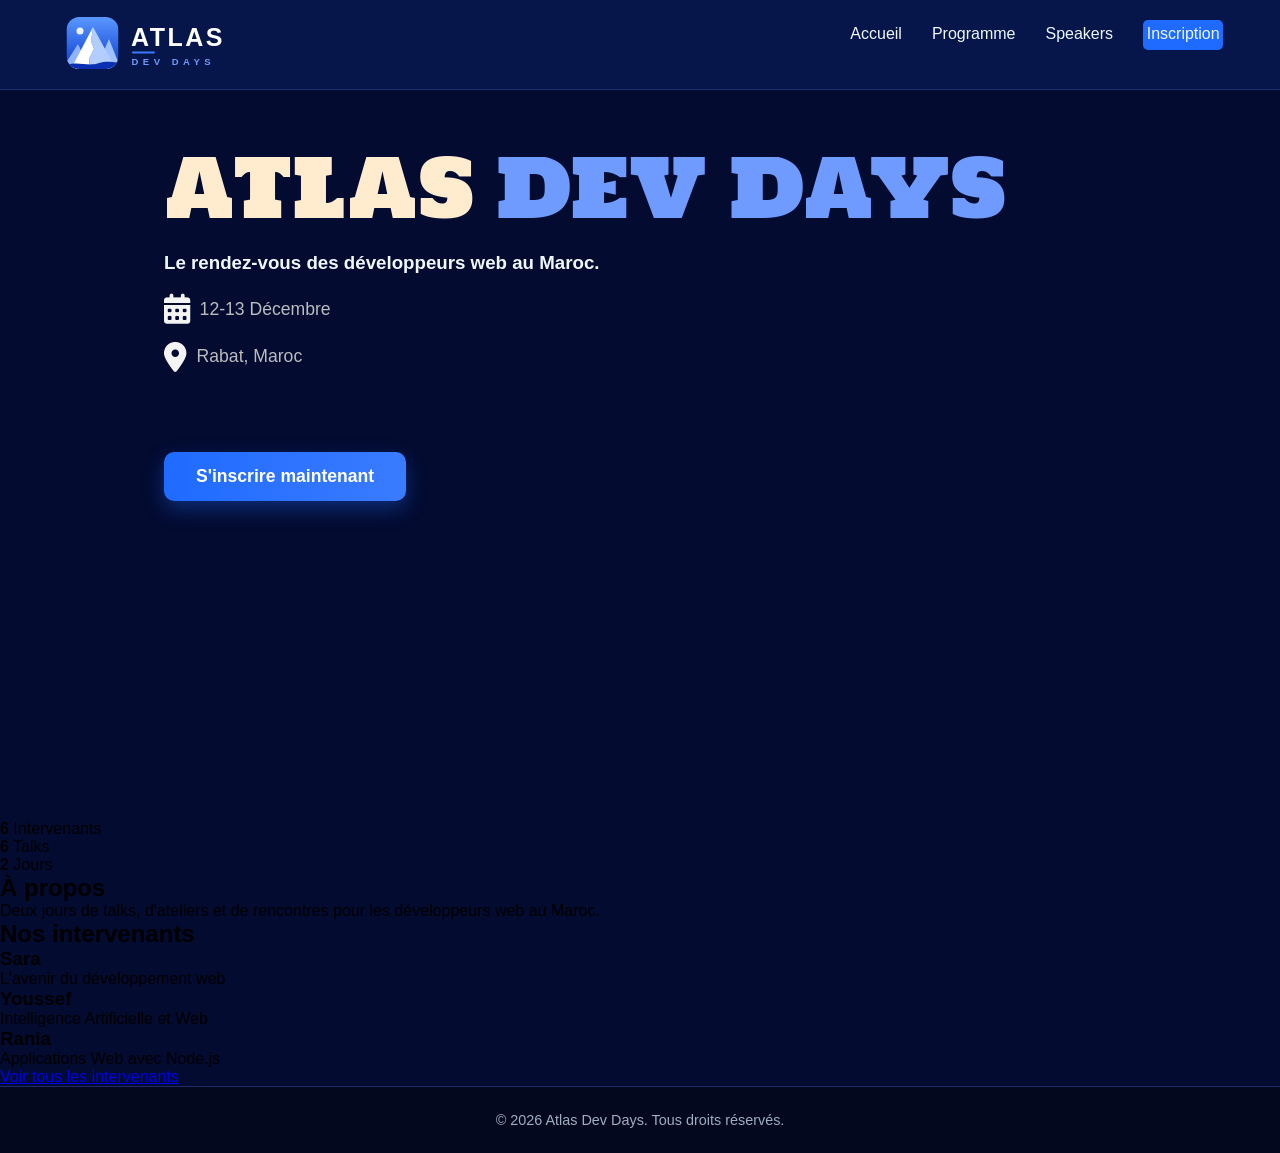
==== atlas-dev-days/index.html @ 1817826c "modification of the first page" ====
<!DOCTYPE html>
<html lang="fr">
<head>
    <meta charset="UTF-8">
    <meta name="viewport" content="width=device-width, initial-scale=1.0">
    <link rel="stylesheet" href="https://cdnjs.cloudflare.com/ajax/libs/font-awesome/6.5.1/css/all.min.css">
    <link href="https://fonts.googleapis.com/css2?family=Holtwood+One+SC&display=swap" rel="stylesheet">
    <link rel="stylesheet" href="css/style.css">
    <title>Atlas Dev Days</title>
</head>
<body>
    <header>
        <div class="logo">
            <a href="index.html"><img src="assets/atlas-logo-4.svg" alt="Atlas Dev Days" class="logo-img"></a>
        </div>
        <nav>
            <ul>
                <li><a href="index.html" class="active">Accueil</a></li>
                <li><a href="programme.html">Programme</a></li>
                <li><a href="intervenants.html">Speakers</a></li>
                <li><a href="inscription.html" class="btn-inscription">Inscription</a></li>
            </ul>
        </nav>
    </header>

    <main>
        <section class="hero">
            <div class="word">
                <h1 class="firstWord">Atlas</h1>
                <h1 class="secondWord">Dev Days</h1>
            </div>
            <h3 class="text">Le rendez-vous des développeurs web au Maroc.</h3>

            <div class="event-info">
                <span class="date-info">
                    <i class="fa-solid fa-calendar-days icon-date"></i>
                    <span class="date-text">12-13 Décembre</span>
                </span>
                <span class="loc-info">
                    <i class="fa-solid fa-location-dot loc-icon"></i>
                    <span class="loc-text">Rabat, Maroc</span>
                </span>
            </div>

            <a href="inscription.html" class="btn-log">S'inscrire maintenant</a>
            
        </section>
        <ul class="chiffres">
           <li><strong>6</strong> Intervenants</li>
           <li><strong>6</strong> Talks</li>
           <li><strong>2</strong> Jours</li>
        </ul>
        <h2>À propos</h2>
        <p>Deux jours de talks, d'ateliers et de rencontres pour les développeurs web au Maroc.</p>
        <h2>Nos intervenants</h2>
        <ul class="intervenants">
            <li>
                <h3>Sara</h3>
                <p>L'avenir du développement web</p>
            </li>
            <li>
                <h3>Youssef</h3>
                <p>Intelligence Artificielle et Web</p>
            </li>
            <li>
                <h3>Rania</h3>
                <p>Applications Web avec Node.js</p>
            </li>
        </ul>
        <a href="intervenants.html">Voir tous les intervenants</a>
        <footer>
        <p>© 2026 Atlas Dev Days. Tous droits réservés.</p>
    </footer>
    </main>
</body>
</html>
---- atlas-dev-days/css/style.css ----
* {
    margin: 0;
    padding: 0;
    box-sizing: border-box;
    font-family: 'Segoe UI', Tahoma, Geneva, Verdana, sans-serif;
}

body {
    display: flex;
    flex-direction: column;
    background-color: #030b30;
    min-height: 100vh;
}
html, body {
    width: 100%;
    overflow-x: hidden;
}
main {
    flex: 1 0 auto;
}
.hero {
    min-height: calc(100vh - 90px - 5rem);
    box-sizing: border-box;
}
.hero {
    padding-top: 2rem;
    padding-bottom: 2rem;
}
header {
    position: sticky;
    display: flex;
    justify-content: space-between;
    background-color: #06154a;
    padding: 25px 5%;
    height: 90px;
    top: 0;
    z-index: 100;
    border-bottom: 1px solid rgba(111, 155, 255, 0.2);
    min-height: 0;
}

section {
   
    padding: 3rem 5% 2rem;
    color: aliceblue;
}

section h2 {
    margin-bottom: 1rem;
}

nav ul {
    display: flex;
    list-style: none;
    gap: 30px;
    align-items: center;
}
nav ul li a {
    color: aliceblue;
    text-decoration: none;
    transition: color 0.5s ease;
}
nav ul li a:hover{
    color: #3a7bff;
}
.btn-inscription{
    background-color: #1f6bff;
    border-radius: 5px;
    padding-top: 5px;    
    padding-bottom: 8px; 
    padding-right: 5%;    
    padding-left: 5%;    
}
.logo {
    display: flex;
    align-items: center;
}
.logo-img {
    height: 60px;  
    width: auto;   
}
.word{
    display: flex;
    align-items: baseline;
    gap: 0.3em;
    font-family: "Holtwood One SC",serif;
    font-size: 5rem;  /*lhajm*/
    font-weight: 400; /*l3ard*/
    margin-left: 100px;
    margin-top: 0px;
}

.firstWord, .secondWord{
    font: inherit;
    margin: 0;
}

.firstWord {
    color:blanchedalmond;
}
.secondWord {
    color: #6f9bff;
}
.text{
    color: aliceblue;
    margin-bottom: 20px;
    margin-left: 100px;
}

.event-info {
    display: flex;
    flex-direction: column;
    margin-top: 20px;
    gap: 1.1rem;
}
.date-info, .loc-info {
    display: inline-flex;
    gap: 0.6rem;
    align-items: center;
}
.icon-date, .loc-icon {
    color: #f4f4f4;
    font-size: 30px;
    margin-left: 100px;
    text-align: center;
}

.date-text, .loc-text {
    color: rgba(211, 211, 208, 0.885);
    font-size: 1.1rem;
}

.btn-log {
    display: inline-block;
    margin-left: 100px;
    margin-top: 5rem;
    padding: 0.9rem 2rem;
    background: linear-gradient(90deg, #1f6bff, #3a7bff);
    color: #ffffff;
    font-size: 1.1rem;
    font-weight: 700;
    text-decoration: none;
    border-radius: 10px;
    box-shadow: 0 8px 20px rgba(31, 107, 255, 0.35);
    transition: transform 0.2s, box-shadow 0.2s, filter 0.2s;
}
.btn-log:hover {
    transform: translateY(-3px);
    box-shadow: 0 12px 26px rgba(31, 107, 255, 0.5);
    filter: brightness(1.1);
    
}

.btn-log:active {
    transform: translateY(0);
}



 h1 {
    text-transform: uppercase;
    color: #ffff;
    font-family: "Holtwood One SC",serif;
    margin-left: 100px;
    font-size: 5rem;  
    font-weight: 900;
}
h1 span {
    color: #6f9bff;
    font-family: "Holtwood One SC",serif;
}

.intro {
    color: #f4f4f4;
    margin-left: 100px;
    font-size: 1.1rem;

}

.days {
    display: flex;
    gap: 30px;
    margin: 40px 100px;
}
.day-header {
    display: flex;
    background-color: #050b2c;
    padding: 15px 20px;
    justify-content: space-between;
    align-items: center;
}
.day-card {
    flex: 1;
    background-color: #0b1536;
    border: 1px solid #1c2b66;
    border-radius: 5px;
    font-size: 20px;
    padding: 0;
    overflow: hidden;
    padding-bottom: 0px;
}
.slot-title::before,.slot-name::before {
    content: "— ";
}

.day-events {
    list-style: none;
    padding: 20px 20px 20px 30px;
    margin: 0;
    border-left: 2px solid #6f9bff;
}

.day-events li {
    margin-bottom: 25px;
    font-size: 1.1rem;
    color: #e0e6ed;
    line-height: 1.6;
}

.day-events li span {
    color: #6f9bff;
    font-weight: bold;
    margin-right: 10px;
}

footer {
    background-color: #03081e;
    border-top: 1px solid #1c2b66; 
    color: #a0aec0; 
    text-align: center; 
    padding: 25px 0; 
    margin-top: 0px; 
    font-size: 0.9rem; 
}

footer p {
    margin: 0; 
}
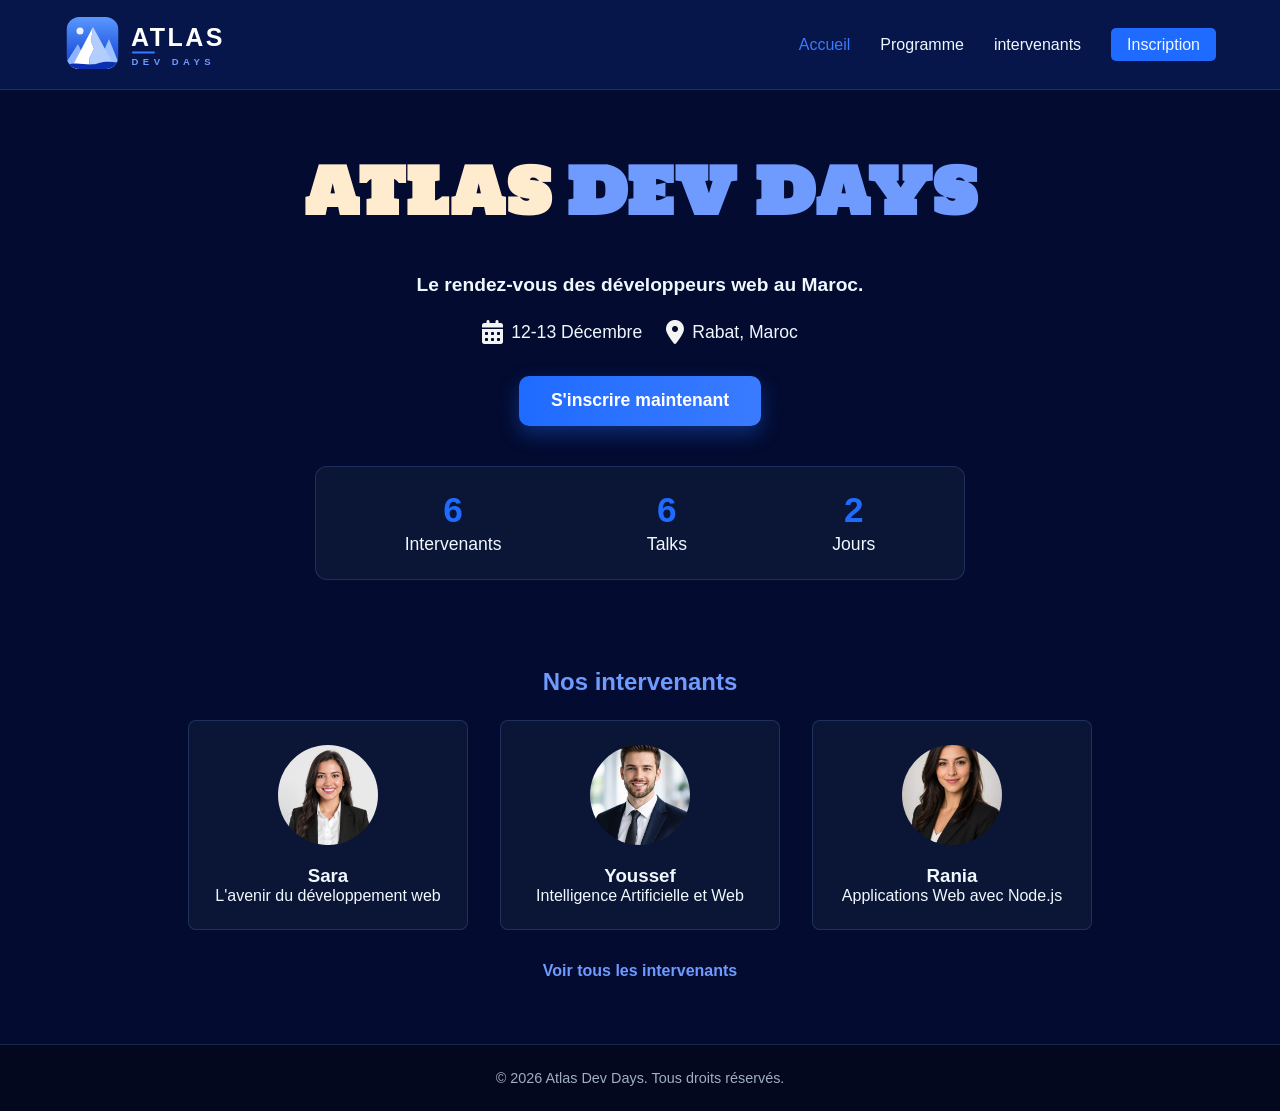
==== commit e3a20251: "on device" ====
--- a/atlas-dev-days/index.html
+++ b/atlas-dev-days/index.html
@@ -17,7 +17,7 @@
             <ul>
                 <li><a href="index.html" class="active">Accueil</a></li>
                 <li><a href="programme.html">Programme</a></li>
-                <li><a href="intervenants.html">Speakers</a></li>
+                <li><a href="intervenants.html">intervenants</a></li>
                 <li><a href="inscription.html" class="btn-inscription">Inscription</a></li>
             </ul>
         </nav>
@@ -45,32 +45,38 @@
             <a href="inscription.html" class="btn-log">S'inscrire maintenant</a>
             
         </section>
-        <ul class="chiffres">
+
+        <section class="chiffres-section">
+            <ul class="chiffres">
            <li><strong>6</strong> Intervenants</li>
            <li><strong>6</strong> Talks</li>
            <li><strong>2</strong> Jours</li>
         </ul>
-        <h2>À propos</h2>
-        <p>Deux jours de talks, d'ateliers et de rencontres pour les développeurs web au Maroc.</p>
-        <h2>Nos intervenants</h2>
-        <ul class="intervenants">
-            <li>
-                <h3>Sara</h3>
-                <p>L'avenir du développement web</p>
-            </li>
-            <li>
-                <h3>Youssef</h3>
-                <p>Intelligence Artificielle et Web</p>
-            </li>
-            <li>
-                <h3>Rania</h3>
-                <p>Applications Web avec Node.js</p>
-            </li>
-        </ul>
-        <a href="intervenants.html">Voir tous les intervenants</a>
-        <footer>
+        </section>
+        <section class="intervenants-section">
+            <h2>Nos intervenants</h2>
+            <ul class="intervenants">
+                <li>
+                    <img src="assets/sara.jpg" alt="Photo de Sara, intervenante">
+                    <h3>Sara</h3>
+                    <p>L'avenir du développement web</p>
+                </li>
+                <li>
+                    <img src="assets/youssef.jpg" alt="Photo de Youssef, intervenant">
+                    <h3>Youssef</h3>
+                    <p>Intelligence Artificielle et Web</p>
+                </li>
+                <li>
+                    <img src="assets/rania.jpg" alt="Photo de Rania, intervenante">
+                    <h3>Rania</h3>
+                    <p>Applications Web avec Node.js</p>
+                </li>
+            </ul>
+            <a href="intervenants.html" class="btn-more">Voir tous les intervenants</a>
+        </section>
+    </main>
+    <footer>
         <p>© 2026 Atlas Dev Days. Tous droits réservés.</p>
     </footer>
-    </main>
 </body>
 </html>
--- a/atlas-dev-days/css/style.css
+++ b/atlas-dev-days/css/style.css
@@ -1,141 +1,171 @@
+
+:root {
+    --bg-main: #030b30;
+    --bg-header: #06154a;
+    --bg-card: #0b1536;
+    --bg-card-header: #050b2c;
+    --bg-footer: #03081e;
+    
+    --color-primary: #1f6bff;
+    --color-secondary: #3a7bff;
+    --color-accent: #6f9bff;
+    --color-text: aliceblue;
+    --color-text-muted: #a0aec0;
+    --color-title-alt: blanchedalmond;
+    --color-border: #1c2b66;
+    
+    --font-title: 'Holtwood One SC', serif;
+    --font-body: 'Segoe UI', Tahoma, Geneva, Verdana, sans-serif;   
+    
+    --border-color: rgba(111, 155, 255, 0.2);
+}
+
 * {
     margin: 0;
     padding: 0;
     box-sizing: border-box;
-    font-family: 'Segoe UI', Tahoma, Geneva, Verdana, sans-serif;
-}
-
-body {
-    display: flex;
-    flex-direction: column;
-    background-color: #030b30;
-    min-height: 100vh;
-}
+    font-family: var(--font-body);
+}
+
 html, body {
     width: 100%;
     overflow-x: hidden;
 }
+
+body {
+    display: flex;
+    flex-direction: column;
+    background-color: var(--bg-main);
+    color: var(--color-text);
+    min-height: 100vh;
+}
+
 main {
     flex: 1 0 auto;
 }
-.hero {
-    min-height: calc(100vh - 90px - 5rem);
-    box-sizing: border-box;
-}
-.hero {
-    padding-top: 2rem;
-    padding-bottom: 2rem;
-}
+
+
+a:focus-visible, button:focus-visible, input:focus-visible, select:focus-visible, textarea:focus-visible {
+    outline: 3px solid var(--color-accent);
+    outline-offset: 3px;
+}
+
 header {
     position: sticky;
-    display: flex;
-    justify-content: space-between;
-    background-color: #06154a;
-    padding: 25px 5%;
-    height: 90px;
     top: 0;
     z-index: 100;
-    border-bottom: 1px solid rgba(111, 155, 255, 0.2);
-    min-height: 0;
-}
-
-section {
-   
-    padding: 3rem 5% 2rem;
-    color: aliceblue;
-}
-
-section h2 {
-    margin-bottom: 1rem;
-}
-
-nav ul {
-    display: flex;
-    list-style: none;
-    gap: 30px;
-    align-items: center;
-}
-nav ul li a {
-    color: aliceblue;
-    text-decoration: none;
-    transition: color 0.5s ease;
-}
-nav ul li a:hover{
-    color: #3a7bff;
-}
-.btn-inscription{
-    background-color: #1f6bff;
-    border-radius: 5px;
-    padding-top: 5px;    
-    padding-bottom: 8px; 
-    padding-right: 5%;    
-    padding-left: 5%;    
-}
+    display: flex;
+    justify-content: space-between;
+    align-items: center;
+    background-color: var(--bg-header);
+    padding: 15px 5%;
+    height: 90px;
+    border-bottom: 1px solid var(--border-color);
+}
+
 .logo {
     display: flex;
     align-items: center;
 }
+
 .logo-img {
     height: 60px;  
     width: auto;   
 }
-.word{
-    display: flex;
+
+nav ul {
+    display: flex;
+    list-style: none;
+    gap: 30px;
+    align-items: center;
+}
+
+nav ul li a {
+    color: var(--color-text);
+    text-decoration: none;
+    transition: color 0.3s ease;
+}
+
+nav ul li a:hover,
+nav ul li a.active {
+    color: var(--color-secondary);
+}
+
+.btn-inscription {
+    background-color: var(--color-primary);
+    border-radius: 5px;
+    padding: 8px 16px; 
+    transition: background-color 0.3s ease;
+}
+
+.btn-inscription:hover {
+    background-color: var(--color-secondary);
+    color: var(--color-text);
+}
+.hero {
+    display: flex;
+    flex-direction: column;
+    align-items: center;
+    justify-content: flex-start;
+    text-align: center;
+    padding: 1rem 5%;
+    min-height: auto;
+}
+
+.word {
+    display: flex;
+    justify-content: center;
     align-items: baseline;
     gap: 0.3em;
-    font-family: "Holtwood One SC",serif;
-    font-size: 5rem;  /*lhajm*/
-    font-weight: 400; /*l3ard*/
-    margin-left: 100px;
-    margin-top: 0px;
-}
-
-.firstWord, .secondWord{
-    font: inherit;
-    margin: 0;
+    font-family: var(--font-title);
+    font-size: clamp(2rem, 5vw, 3.5rem);
+    font-weight: 400;
+    margin-top: 0;
+    margin-bottom: 1rem;
 }
 
 .firstWord {
-    color:blanchedalmond;
-}
+    color: var(--color-title-alt);
+}
+
 .secondWord {
-    color: #6f9bff;
-}
-.text{
-    color: aliceblue;
-    margin-bottom: 20px;
-    margin-left: 100px;
+    color: var(--color-accent);
+}
+
+.text {
+    color: var(--color-text);
+    font-size: 1.2rem;
+    margin-bottom: 1.5rem;
 }
 
 .event-info {
     display: flex;
-    flex-direction: column;
-    margin-top: 20px;
-    gap: 1.1rem;
-}
+    flex-wrap: wrap;
+    justify-content: center;
+    gap: 1.5rem;
+    margin-bottom: 2rem;
+}
+
 .date-info, .loc-info {
     display: inline-flex;
-    gap: 0.6rem;
-    align-items: center;
-}
+    gap: 0.5rem;
+    align-items: center;
+}
+
 .icon-date, .loc-icon {
     color: #f4f4f4;
-    font-size: 30px;
-    margin-left: 100px;
-    text-align: center;
+    font-size: 1.5rem;
 }
 
 .date-text, .loc-text {
-    color: rgba(211, 211, 208, 0.885);
+    color: var(--color-text);
     font-size: 1.1rem;
 }
 
 .btn-log {
     display: inline-block;
-    margin-left: 100px;
-    margin-top: 5rem;
     padding: 0.9rem 2rem;
-    background: linear-gradient(90deg, #1f6bff, #3a7bff);
+    background: linear-gradient(90deg, var(--color-primary), var(--color-secondary));
     color: #ffffff;
     font-size: 1.1rem;
     font-weight: 700;
@@ -144,70 +174,92 @@
     box-shadow: 0 8px 20px rgba(31, 107, 255, 0.35);
     transition: transform 0.2s, box-shadow 0.2s, filter 0.2s;
 }
+
 .btn-log:hover {
     transform: translateY(-3px);
     box-shadow: 0 12px 26px rgba(31, 107, 255, 0.5);
     filter: brightness(1.1);
-    
 }
 
 .btn-log:active {
     transform: translateY(0);
 }
-
-
-
- h1 {
+section {
+    padding: 1.5rem 5%;
+    color: var(--color-text);
+}
+
+section h2 {
+    margin-bottom: 1.5rem;
+    color: var(--color-accent);
+    text-align: center;
+}
+
+h1 {
     text-transform: uppercase;
-    color: #ffff;
-    font-family: "Holtwood One SC",serif;
-    margin-left: 100px;
-    font-size: 5rem;  
+    color: #ffffff;
+    font-family: var(--font-title);
+    text-align: center;
+    font-size: clamp(2.5rem, 5vw, 4rem);  
     font-weight: 900;
-}
+    margin: 2rem 0 1rem;
+}
+
 h1 span {
-    color: #6f9bff;
-    font-family: "Holtwood One SC",serif;
+    color: var(--color-accent);
+    font-family: var(--font-title);
 }
 
 .intro {
     color: #f4f4f4;
-    margin-left: 100px;
-    font-size: 1.1rem;
-
-}
-
+    text-align: center;
+    font-size: 1.1rem;
+    margin-bottom: 2rem;
+}
 .days {
     display: flex;
     gap: 30px;
-    margin: 40px 100px;
-}
+    justify-content: center;
+    flex-wrap: wrap;
+    margin: 2rem 5%;
+}
+
+.day-card {
+    flex: 1;
+    min-width: 300px;
+    background-color: var(--bg-card);
+    border: 1px solid var(--color-border);
+    border-radius: 8px;
+    overflow: hidden;
+    transition: box-shadow 0.3s ease, transform 0.3s ease;
+}
+
+.day-card:hover {
+    box-shadow: 0 12px 26px rgba(31, 107, 255, 0.4);
+    transform: translateY(-4px);
+    filter: brightness(2.2);
+}
+
 .day-header {
     display: flex;
-    background-color: #050b2c;
+    background-color: var(--bg-card-header);
     padding: 15px 20px;
     justify-content: space-between;
     align-items: center;
-}
-.day-card {
-    flex: 1;
-    background-color: #0b1536;
-    border: 1px solid #1c2b66;
-    border-radius: 5px;
-    font-size: 20px;
-    padding: 0;
-    overflow: hidden;
-    padding-bottom: 0px;
-}
-.slot-title::before,.slot-name::before {
-    content: "— ";
+    border-bottom: 1px solid var(--color-border);
+}
+
+.day-header h2 {
+    margin: 0;
+    color: var(--color-accent);
+    font-size: 1.4rem;
 }
 
 .day-events {
     list-style: none;
     padding: 20px 20px 20px 30px;
     margin: 0;
-    border-left: 2px solid #6f9bff;
+    border-left: 3px solid var(--color-accent);
 }
 
 .day-events li {
@@ -217,22 +269,174 @@
     line-height: 1.6;
 }
 
+.day-events li:last-child {
+    margin-bottom: 0;
+}
+
 .day-events li span {
-    color: #6f9bff;
+    color: var(--color-accent);
     font-weight: bold;
     margin-right: 10px;
 }
 
+.slot-title::before, .slot-name::before {
+    content: "— ";
+}
+
+
+.chiffres-section {
+    display: flex ;
+    justify-content: center ;
+    align-items: center ;
+    width: 100% ;
+    padding: 1.5rem 5% ;
+}
+.chiffres {
+    background-color: var(--bg-card);
+    border: 1px solid var(--border-color);
+    display: flex ;
+    justify-content: space-around ;
+    align-items: center ;
+    gap: 2rem;
+    padding: 1.5rem 2rem;
+    list-style: none ;
+    text-align: center;
+    font-size: 1.1rem;
+    max-width: 650px;
+    width: 100%;
+    border-radius: 12px;
+    margin: 0 auto ; 
+}
+.chiffres li {
+    display: flex;
+    flex-direction: column;
+    align-items: center;
+    list-style: none;
+    list-style-type: none;
+    color: var(--color-text);
+}
+.chiffres li strong {
+    font-size: 2.2rem;
+    color: var(--color-primary);
+    line-height: 1.1;
+    margin-bottom: 0.3rem;
+}
+.chiffres-section:hover{
+    filter: brightness(1.1);
+}
+.about-section p {
+    text-align: center;
+    font-size: 1.1rem;
+    max-width: 800px;
+    margin: 0 auto;
+}
+.intervenants {
+    display: flex;
+    justify-content: center;
+    gap: 2rem;
+    flex-wrap: wrap;
+    list-style: none;
+    margin-bottom: 2rem;
+}
+.intervenants:hover{
+    filter: brightness(1.1);
+}
+.intervenants li {
+    background-color: var(--bg-card);
+    border: 1px solid var(--border-color);
+    border-radius: 8px;
+    padding: 1.5rem;
+    width: 280px;
+    text-align: center;
+}
+.intervenants img {
+    width: 100px;
+    height: 100px;
+    border-radius: 50%;
+    object-fit: cover;
+    margin-bottom: 1rem;
+}
+.btn-more {
+    display: block;
+    width: fit-content;
+    margin: 0 auto;
+    color: var(--color-accent);
+    text-decoration: none;
+    font-weight: bold;
+}
+.btn-more:hover {
+    text-decoration: underline;
+}
 footer {
-    background-color: #03081e;
-    border-top: 1px solid #1c2b66; 
-    color: #a0aec0; 
+    background-color: var(--bg-footer);
+    border-top: 1px solid var(--border-color); 
+    color: var(--color-text-muted); 
     text-align: center; 
     padding: 25px 0; 
-    margin-top: 0px; 
     font-size: 0.9rem; 
 }
 
 footer p {
     margin: 0; 
-}+}
+.intervenants-section {
+    padding: 4rem 2rem;
+    max-width: 1200px;
+    margin: auto;
+}
+.section-title {
+    font-family: var(--font-title);
+    font-size: 5rem;
+    font-weight: 900;
+    text-transform: uppercase;
+    text-align: center;
+    letter-spacing: 2px;
+    color: #FFF3DA; 
+    margin-bottom: 2.5rem;
+}
+.section-title span{
+    color: var(--color-secondary);
+    font-family: var(--font-title);
+}
+.intervenants-grid {
+    display: grid;
+    grid-template-columns: repeat(auto-fit, minmax(280px, 1fr));
+    gap: 2rem;
+}
+.speaker-card {
+    background-color: var(--bg-card);
+    border: 1px solid var(--border-color, #e5e7eb);
+    border-radius: 12px;
+    padding: 1.5rem;
+    text-align: center;
+    display: flex;
+    flex-direction: column;
+    align-items: center;
+    transition: transform 0.3s ease, box-shadow 0.3s ease;
+}
+
+.speaker-card:hover {
+    transform: translateY(-5px);
+    box-shadow: 0 10px 20px rgba(0, 0, 0, 0.1);
+}
+.speaker-card img {
+    width: 120px;
+    height: 120px;
+    border-radius: 50%;
+    object-fit: cover;
+    margin-bottom: 1rem;
+}
+.speaker-card h3 {
+    font-size: 1.25rem;
+    color:var(--color-text-muted);
+    margin-bottom: 0.5rem;
+}
+
+.role-badge {
+    background-color: var(--bg-card-header);
+    color: var(--primary-color, #4f46e5);
+    font-size: 0.875rem;
+    padding: 0.25rem 0.75rem;
+    border-radius: 999px;
+    margin-bottom: 1.25rem;
+}
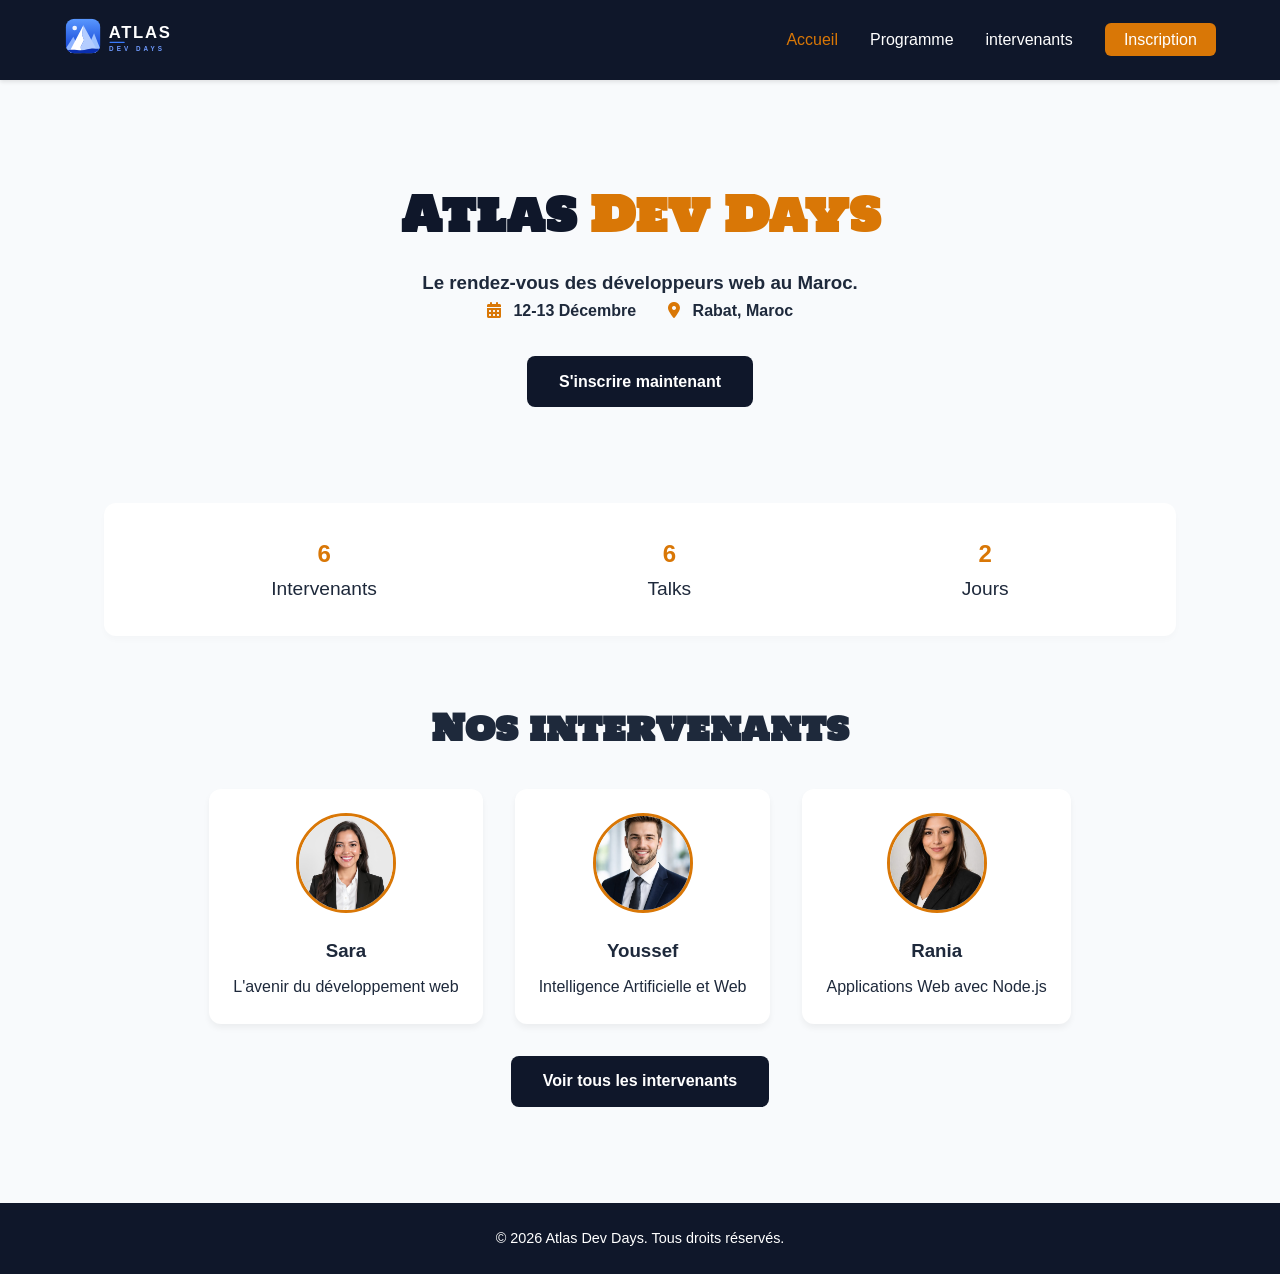
==== commit 60b35601: "not completed yet" ====
--- a/atlas-dev-days/index.html
+++ b/atlas-dev-days/index.html
@@ -25,11 +25,11 @@
 
     <main>
         <section class="hero">
-            <div class="word">
-                <h1 class="firstWord">Atlas</h1>
-                <h1 class="secondWord">Dev Days</h1>
-            </div>
-            <h3 class="text">Le rendez-vous des développeurs web au Maroc.</h3>
+            <h1>
+                <span class="firstWord">Atlas</span>
+                <span class="secondWord">Dev Days</span>
+           </h1>
+            <h3>Le rendez-vous des développeurs web au Maroc.</h3>
 
             <div class="event-info">
                 <span class="date-info">
@@ -57,7 +57,7 @@
             <h2>Nos intervenants</h2>
             <ul class="intervenants">
                 <li>
-                    <img src="assets/sara.jpg" alt="Photo de Sara, intervenante">
+                    <img src="assets/sara.jpg"  alt="Photo de Sara, intervenante">
                     <h3>Sara</h3>
                     <p>L'avenir du développement web</p>
                 </li>
--- a/atlas-dev-days/css/style.css
+++ b/atlas-dev-days/css/style.css
@@ -1,442 +1,391 @@
-
-:root {
-    --bg-main: #030b30;
-    --bg-header: #06154a;
-    --bg-card: #0b1536;
-    --bg-card-header: #050b2c;
-    --bg-footer: #03081e;
-    
-    --color-primary: #1f6bff;
-    --color-secondary: #3a7bff;
-    --color-accent: #6f9bff;
-    --color-text: aliceblue;
-    --color-text-muted: #a0aec0;
-    --color-title-alt: blanchedalmond;
-    --color-border: #1c2b66;
-    
-    --font-title: 'Holtwood One SC', serif;
-    --font-body: 'Segoe UI', Tahoma, Geneva, Verdana, sans-serif;   
-    
-    --border-color: rgba(111, 155, 255, 0.2);
-}
-
+/* --- 1. Reset & Variables --- */
 * {
     margin: 0;
     padding: 0;
     box-sizing: border-box;
-    font-family: var(--font-body);
-}
-
-html, body {
-    width: 100%;
-    overflow-x: hidden;
+}
+
+:root {
+    --bg-color: #f8fafc;
+    --text-color: #1e293b;
+    --dark-color: #0f172a;
+    --accent-color: #d97706; /* البرتقالي الدافئ */
+    --accent-hover: #b45309;
+    --white: #ffffff;
+    --gray-light: #e2e8f0;
 }
 
 body {
+    font-family: 'Segoe UI', Tahoma, Geneva, Verdana, sans-serif;
+    background-color: var(--bg-color);
+    color: var(--text-color);
+    line-height: 1.6;
     display: flex;
     flex-direction: column;
-    background-color: var(--bg-main);
-    color: var(--color-text);
     min-height: 100vh;
 }
 
-main {
-    flex: 1 0 auto;
-}
-
-
-a:focus-visible, button:focus-visible, input:focus-visible, select:focus-visible, textarea:focus-visible {
-    outline: 3px solid var(--color-accent);
-    outline-offset: 3px;
-}
-
+/* --- 2. Header & Navigation --- */
 header {
-    position: sticky;
+    background-color: var(--dark-color);
+    color: var(--white);
+    display: flex;
+    justify-content: space-between;
+    align-items: center;
+    padding: 1rem 5%;
     top: 0;
     z-index: 100;
-    display: flex;
-    justify-content: space-between;
+    box-shadow: 0 2px 4px rgba(0,0,0,0.1);
+}
+
+.logo-img {
+    height: 40px;
+}
+
+nav ul {
+    list-style: none;
+    display: flex;
     align-items: center;
-    background-color: var(--bg-header);
-    padding: 15px 5%;
-    height: 90px;
-    border-bottom: 1px solid var(--border-color);
-}
-
-.logo {
-    display: flex;
-    align-items: center;
-}
-
-.logo-img {
-    height: 60px;  
-    width: auto;   
-}
-
-nav ul {
-    display: flex;
-    list-style: none;
-    gap: 30px;
-    align-items: center;
-}
-
-nav ul li a {
-    color: var(--color-text);
+    gap: 2rem;
+}
+
+nav a {
+    color: var(--white);
     text-decoration: none;
-    transition: color 0.3s ease;
-}
-
-nav ul li a:hover,
-nav ul li a.active {
-    color: var(--color-secondary);
+    font-weight: 500;
+    transition: color 0.2s;
+}
+
+nav a:hover, nav a.active {
+    color: var(--accent-color);
 }
 
 .btn-inscription {
-    background-color: var(--color-primary);
-    border-radius: 5px;
-    padding: 8px 16px; 
-    transition: background-color 0.3s ease;
+    background-color: var(--accent-color);
+    padding: 0.5rem 1.2rem;
+    border-radius: 6px;
+    color: var(--white) !important;
+    transition: background-color 0.2s;
 }
 
 .btn-inscription:hover {
-    background-color: var(--color-secondary);
-    color: var(--color-text);
-}
+    background-color: var(--accent-hover);
+}
+
+/* --- 3. Main & Hero Section --- */
+main {
+    flex: 1;
+    padding: 2rem 5%;
+    max-width: 1200px;
+    margin: 0 auto;
+    width: 100%;
+}
+
 .hero {
-    display: flex;
-    flex-direction: column;
-    align-items: center;
-    justify-content: flex-start;
-    text-align: center;
-    padding: 1rem 5%;
-    min-height: auto;
-}
-
-.word {
-    display: flex;
-    justify-content: center;
-    align-items: baseline;
-    gap: 0.3em;
-    font-family: var(--font-title);
-    font-size: clamp(2rem, 5vw, 3.5rem);
-    font-weight: 400;
-    margin-top: 0;
+    text-align: center;
+    padding: 4rem 1rem;
+}
+
+.hero h1 {
+    font-family: 'Holtwood One SC', sans-serif;
+    font-size: 3rem;
     margin-bottom: 1rem;
 }
 
 .firstWord {
-    color: var(--color-title-alt);
+    color: var(--dark-color);
 }
 
 .secondWord {
-    color: var(--color-accent);
+    color: var(--accent-color);
 }
 
 .text {
-    color: var(--color-text);
     font-size: 1.2rem;
-    margin-bottom: 1.5rem;
+    color: #64748b;
+    margin-bottom: 2rem;
 }
 
 .event-info {
-    display: flex;
-    flex-wrap: wrap;
-    justify-content: center;
-    gap: 1.5rem;
-    margin-bottom: 2rem;
-}
-
-.date-info, .loc-info {
-    display: inline-flex;
-    gap: 0.5rem;
-    align-items: center;
-}
-
-.icon-date, .loc-icon {
-    color: #f4f4f4;
-    font-size: 1.5rem;
-}
-
-.date-text, .loc-text {
-    color: var(--color-text);
-    font-size: 1.1rem;
-}
-
-.btn-log {
-    display: inline-block;
-    padding: 0.9rem 2rem;
-    background: linear-gradient(90deg, var(--color-primary), var(--color-secondary));
-    color: #ffffff;
-    font-size: 1.1rem;
-    font-weight: 700;
-    text-decoration: none;
-    border-radius: 10px;
-    box-shadow: 0 8px 20px rgba(31, 107, 255, 0.35);
-    transition: transform 0.2s, box-shadow 0.2s, filter 0.2s;
-}
-
-.btn-log:hover {
-    transform: translateY(-3px);
-    box-shadow: 0 12px 26px rgba(31, 107, 255, 0.5);
-    filter: brightness(1.1);
-}
-
-.btn-log:active {
-    transform: translateY(0);
-}
-section {
-    padding: 1.5rem 5%;
-    color: var(--color-text);
-}
-
-section h2 {
-    margin-bottom: 1.5rem;
-    color: var(--color-accent);
-    text-align: center;
-}
-
-h1 {
-    text-transform: uppercase;
-    color: #ffffff;
-    font-family: var(--font-title);
-    text-align: center;
-    font-size: clamp(2.5rem, 5vw, 4rem);  
-    font-weight: 900;
-    margin: 2rem 0 1rem;
-}
-
-h1 span {
-    color: var(--color-accent);
-    font-family: var(--font-title);
-}
-
-.intro {
-    color: #f4f4f4;
-    text-align: center;
-    font-size: 1.1rem;
-    margin-bottom: 2rem;
-}
-.days {
-    display: flex;
-    gap: 30px;
-    justify-content: center;
-    flex-wrap: wrap;
-    margin: 2rem 5%;
-}
-
-.day-card {
-    flex: 1;
-    min-width: 300px;
-    background-color: var(--bg-card);
-    border: 1px solid var(--color-border);
-    border-radius: 8px;
-    overflow: hidden;
-    transition: box-shadow 0.3s ease, transform 0.3s ease;
-}
-
-.day-card:hover {
-    box-shadow: 0 12px 26px rgba(31, 107, 255, 0.4);
-    transform: translateY(-4px);
-    filter: brightness(2.2);
-}
-
-.day-header {
-    display: flex;
-    background-color: var(--bg-card-header);
-    padding: 15px 20px;
-    justify-content: space-between;
-    align-items: center;
-    border-bottom: 1px solid var(--color-border);
-}
-
-.day-header h2 {
-    margin: 0;
-    color: var(--color-accent);
-    font-size: 1.4rem;
-}
-
-.day-events {
-    list-style: none;
-    padding: 20px 20px 20px 30px;
-    margin: 0;
-    border-left: 3px solid var(--color-accent);
-}
-
-.day-events li {
-    margin-bottom: 25px;
-    font-size: 1.1rem;
-    color: #e0e6ed;
-    line-height: 1.6;
-}
-
-.day-events li:last-child {
-    margin-bottom: 0;
-}
-
-.day-events li span {
-    color: var(--color-accent);
-    font-weight: bold;
-    margin-right: 10px;
-}
-
-.slot-title::before, .slot-name::before {
-    content: "— ";
-}
-
-
-.chiffres-section {
-    display: flex ;
-    justify-content: center ;
-    align-items: center ;
-    width: 100% ;
-    padding: 1.5rem 5% ;
-}
-.chiffres {
-    background-color: var(--bg-card);
-    border: 1px solid var(--border-color);
-    display: flex ;
-    justify-content: space-around ;
-    align-items: center ;
-    gap: 2rem;
-    padding: 1.5rem 2rem;
-    list-style: none ;
-    text-align: center;
-    font-size: 1.1rem;
-    max-width: 650px;
-    width: 100%;
-    border-radius: 12px;
-    margin: 0 auto ; 
-}
-.chiffres li {
-    display: flex;
-    flex-direction: column;
-    align-items: center;
-    list-style: none;
-    list-style-type: none;
-    color: var(--color-text);
-}
-.chiffres li strong {
-    font-size: 2.2rem;
-    color: var(--color-primary);
-    line-height: 1.1;
-    margin-bottom: 0.3rem;
-}
-.chiffres-section:hover{
-    filter: brightness(1.1);
-}
-.about-section p {
-    text-align: center;
-    font-size: 1.1rem;
-    max-width: 800px;
-    margin: 0 auto;
-}
-.intervenants {
     display: flex;
     justify-content: center;
     gap: 2rem;
+    margin-bottom: 2rem;
+    font-weight: 600;
+}
+
+.event-info i {
+    color: var(--accent-color);
+    margin-right: 0.5rem;
+}
+
+.btn-log, .btn-more {
+    display: inline-block;
+    background-color: var(--dark-color);
+    color: var(--white);
+    padding: 0.8rem 2rem;
+    border-radius: 8px;
+    text-decoration: none;
+    font-weight: 600;
+    transition: background-color 0.2s;
+}
+
+.btn-log:hover, .btn-more:hover {
+    background-color: var(--accent-color);
+}
+
+/* --- 4. Sections & Cards (Intervenants & Chiffres) --- */
+.chiffres-section {
+    background-color: var(--white);
+    padding: 2rem;
+    border-radius: 12px;
+    margin: 2rem 0;
+    box-shadow: 0 4px 6px rgba(0,0,0,0.02);
+}
+
+.chiffres {
+    list-style: none;
+    display: flex;
+    justify-content: space-around;
+    text-align: center;
+    font-size: 1.2rem;
+}
+
+.chiffres strong {
+    color: var(--accent-color);
+    font-size: 1.5rem;
+    display: block;
+}
+
+.intervenants-section {
+    text-align: center;
+    margin: 4rem 0;
+}
+
+.intervenants-section h2, .page h1 {
+    font-family: 'Holtwood One SC', sans-serif;
+    font-size: 2.2rem;
+    margin-bottom: 2rem;
+}
+
+.intervenants, .intervenants-cards {
+    display: flex;
     flex-wrap: wrap;
+    grid-template-columns: repeat(auto-fit, minmax(280px, 1fr));
+    gap: 2rem;
     list-style: none;
     margin-bottom: 2rem;
-}
-.intervenants:hover{
-    filter: brightness(1.1);
-}
-.intervenants li {
-    background-color: var(--bg-card);
-    border: 1px solid var(--border-color);
-    border-radius: 8px;
+    justify-content: center;
+}
+
+.intervenants li, .speaker-card {
+    background-color: var(--white);
     padding: 1.5rem;
-    width: 280px;
-    text-align: center;
-}
-.intervenants img {
+    border-radius: 12px;
+    box-shadow: 0 4px 6px rgba(0,0,0,0.05);
+    text-align: center;
+}
+
+.intervenants img, .speaker-card img {
     width: 100px;
     height: 100px;
     border-radius: 50%;
     object-fit: cover;
     margin-bottom: 1rem;
-}
-.btn-more {
-    display: block;
-    width: fit-content;
-    margin: 0 auto;
-    color: var(--color-accent);
-    text-decoration: none;
-    font-weight: bold;
-}
-.btn-more:hover {
-    text-decoration: underline;
-}
-footer {
-    background-color: var(--bg-footer);
-    border-top: 1px solid var(--border-color); 
-    color: var(--color-text-muted); 
-    text-align: center; 
-    padding: 25px 0; 
-    font-size: 0.9rem; 
-}
-
-footer p {
-    margin: 0; 
-}
-.intervenants-section {
-    padding: 4rem 2rem;
-    max-width: 1200px;
-    margin: auto;
-}
-.section-title {
-    font-family: var(--font-title);
-    font-size: 5rem;
-    font-weight: 900;
-    text-transform: uppercase;
-    text-align: center;
-    letter-spacing: 2px;
-    color: #FFF3DA; 
-    margin-bottom: 2.5rem;
-}
-.section-title span{
-    color: var(--color-secondary);
-    font-family: var(--font-title);
-}
-.intervenants-grid {
-    display: grid;
-    grid-template-columns: repeat(auto-fit, minmax(280px, 1fr));
-    gap: 2rem;
-}
-.speaker-card {
-    background-color: var(--bg-card);
-    border: 1px solid var(--border-color, #e5e7eb);
+    border: 3px solid var(--accent-color);
+}
+
+.speaker-card h2, .intervenants h3 {
+    margin-bottom: 0.5rem;
+}
+
+.role-badge {
+    display: inline-block;
+    background-color: #f1f5f9;
+    color: var(--accent-color);
+    padding: 0.3rem 0.8rem;
+    border-radius: 20px;
+    font-size: 0.85rem;
+    margin-bottom: 1rem;
+    font-weight: 600;
+}
+
+.social-links {
+    display: flex;
+    justify-content: center;
+    gap: 1rem;
+    font-size: 1.2rem;
+}
+
+.social-links a {
+    color: var(--dark-color);
+    transition: color 0.2s;
+}
+
+.social-links a:hover {
+    color: var(--accent-color);
+}
+
+/* --- 5. Programme Page Styling --- */
+.days {
+    display: flex;
+    justify-content: baseline;
+    gap: 20rem;
+    margin-top: 2rem;
+}
+
+.day-card {
+    background-color: var(--white);
     border-radius: 12px;
     padding: 1.5rem;
-    text-align: center;
+    box-shadow: 0 4px 6px rgba(0,0,0,0.05);
+}
+
+.day-header {
+    border-bottom: 2px solid var(--gray-light);
+    padding-bottom: 1rem;
+    margin-bottom: 1rem;
+}
+
+.day-name {
+    color: var(--accent-color);
+    font-size: 1.5rem;
+}
+
+.day-events {
+    list-style: none;
     display: flex;
     flex-direction: column;
+    gap: 1rem;
+}
+
+.slot {
+    display: flex;
+    flex-direction: column;
+    background-color: var(--bg-color);
+    padding: 0.8rem;
+    border-radius: 8px;
+    border-left: 4px solid var(--accent-color);
+}
+
+.slot-time {
+    font-size: 0.85rem;
+    color: #64748b;
+    font-weight: bold;
+}
+
+.slot-title {
+    font-weight: 600;
+    margin: 0.2rem 0;
+}
+
+.slot-name {
+    font-size: 0.9rem;
+    color: var(--accent-hover);
+}
+
+/* --- 6. Inscription Page Styling --- */
+.form-inscription {
+    background-color: var(--white);
+    padding: 2.5rem;
+    border-radius: 12px;
+    box-shadow: 0 4px 6px rgba(0,0,0,0.05);
+    max-width: 800px;
+    margin: 2rem auto;
+}
+
+.form-row {
+    display: flex;
+    gap: 1.5rem;
+    margin-bottom: 1.5rem;
+}
+.form-group {
+    margin-bottom: 1.5rem;
+    flex: 1;
+}
+
+.form-group label, .group-title {
+    margin-bottom: 0.5rem;
+    font-weight: 600;
+    font-size: 0.95rem;
+}
+
+.input-wrap {
+    position: relative;
+    display: flex;
     align-items: center;
-    transition: transform 0.3s ease, box-shadow 0.3s ease;
-}
-
-.speaker-card:hover {
-    transform: translateY(-5px);
-    box-shadow: 0 10px 20px rgba(0, 0, 0, 0.1);
-}
-.speaker-card img {
-    width: 120px;
-    height: 120px;
-    border-radius: 50%;
-    object-fit: cover;
-    margin-bottom: 1rem;
-}
-.speaker-card h3 {
-    font-size: 1.25rem;
-    color:var(--color-text-muted);
-    margin-bottom: 0.5rem;
-}
-
-.role-badge {
-    background-color: var(--bg-card-header);
-    color: var(--primary-color, #4f46e5);
-    font-size: 0.875rem;
-    padding: 0.25rem 0.75rem;
-    border-radius: 999px;
-    margin-bottom: 1.25rem;
-}
+}
+
+.input-wrap i {
+    position: absolute;
+    left: 1rem;
+    color: #94a3b8;
+}
+
+.input-wrap input, .input-wrap select, .input-wrap textarea {
+    width: 100%;
+    padding: 0.8rem 0.8rem 0.8rem 2.8rem;
+    border: 1px solid var(--gray-light);
+    border-radius: 8px;
+    font-size: 1rem;
+    outline: none;
+    background-color: var(--bg-color);
+    transition: border-color 0.2s;
+}
+
+.input-wrap input:focus, .input-wrap select:focus, .input-wrap textarea:focus {
+    border-color: var(--accent-color);
+    background-color: var(--white);
+}
+
+.choices {
+    display: flex;
+    gap: 1.5rem;
+    flex-wrap: wrap;
+    margin-top: 0.5rem;
+}
+
+.choice {
+    display: flex;
+    align-items: center;
+    gap: 0.5rem;
+    cursor: pointer;
+    font-weight: normal;
+}
+
+.conditions {
+    margin: 1.5rem 0;
+    font-size: 0.9rem;
+}
+
+.conditions a {
+    color: var(--accent-color);
+    text-decoration: underline;
+}
+
+.btn-submit {
+    background-color: var(--accent-color);
+    color: var(--white);
+    border: none;
+    width: 100%;
+    padding: 1rem;
+    border-radius: 8px;
+    font-size: 1rem;
+    font-weight: bold;
+    cursor: pointer;
+    transition: background-color 0.2s;
+}
+
+.btn-submit:hover {
+    background-color: var(--accent-hover);
+}
+
+/* --- 7. Footer --- */
+footer {
+    background-color: var(--dark-color);
+    color: var(--white);
+    text-align: center;
+    padding: 1.5rem;
+    margin-top: auto;
+    font-size: 0.9rem;
+}
